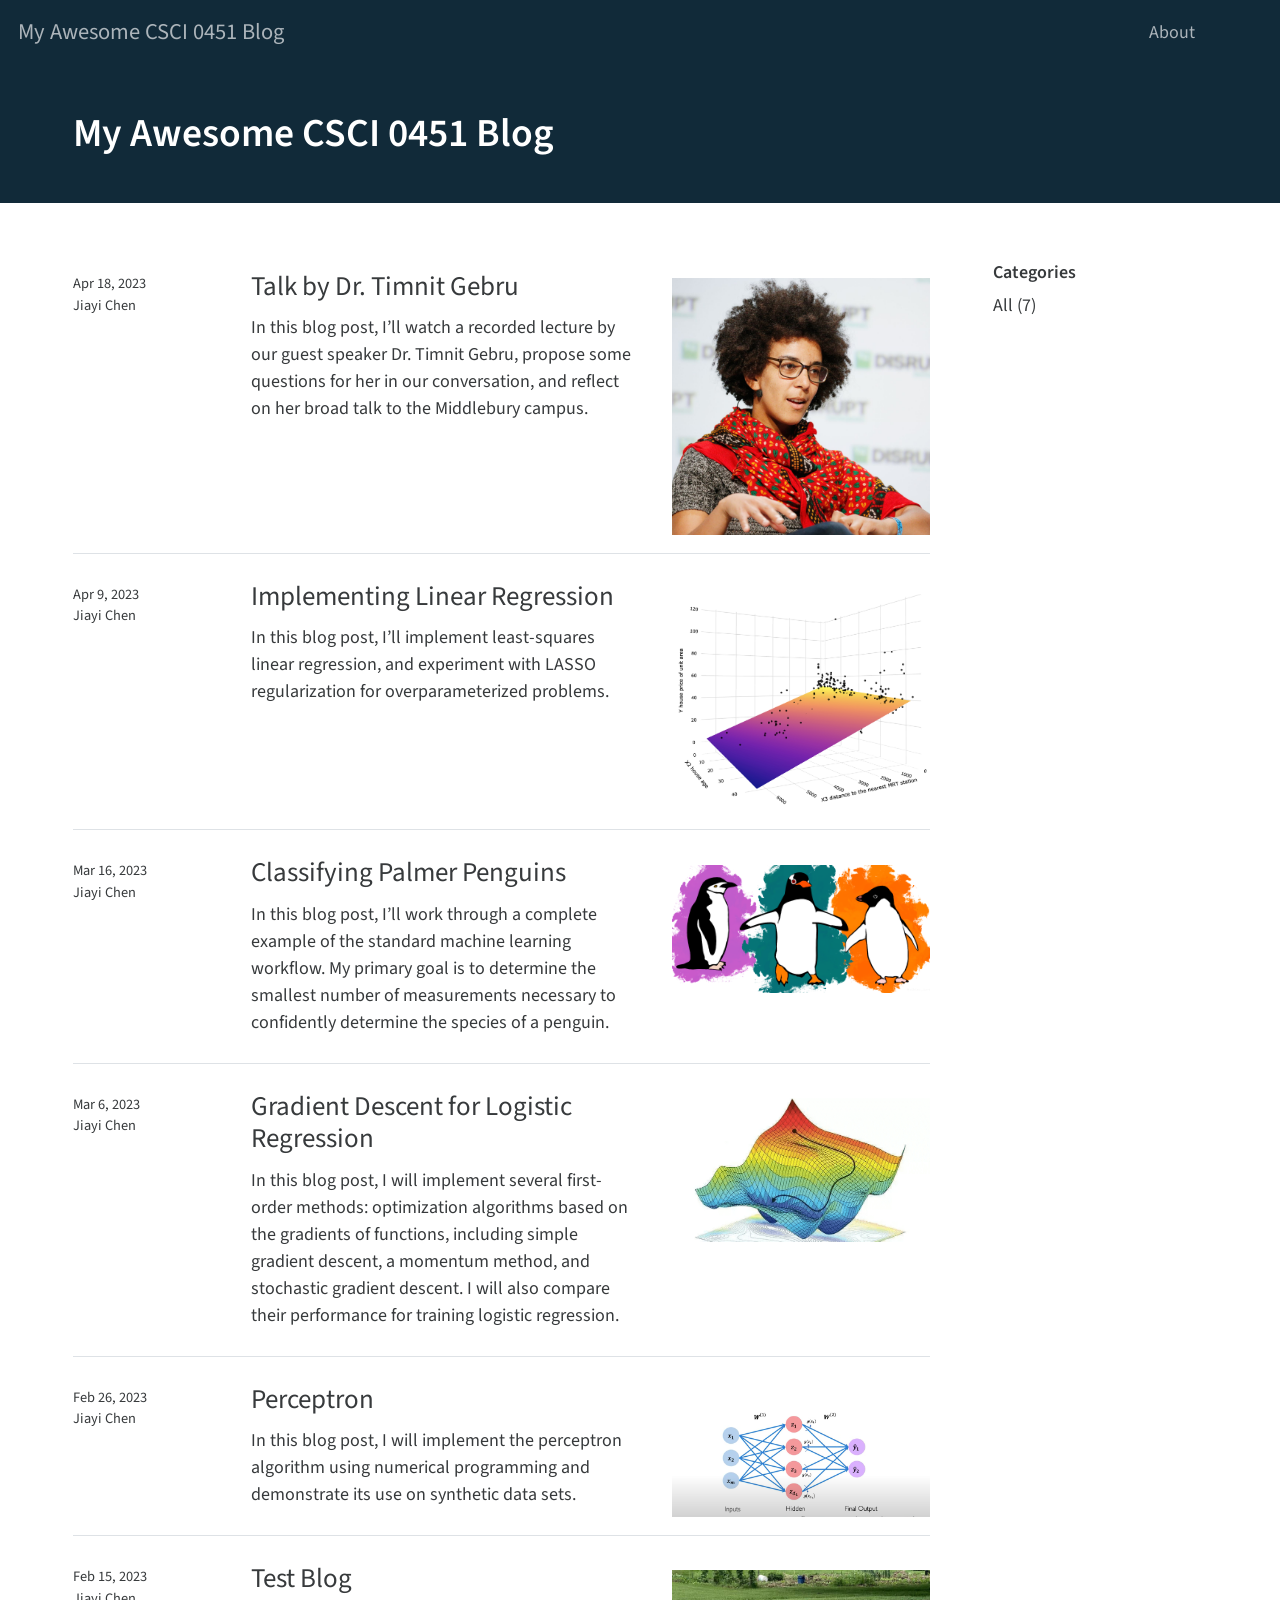
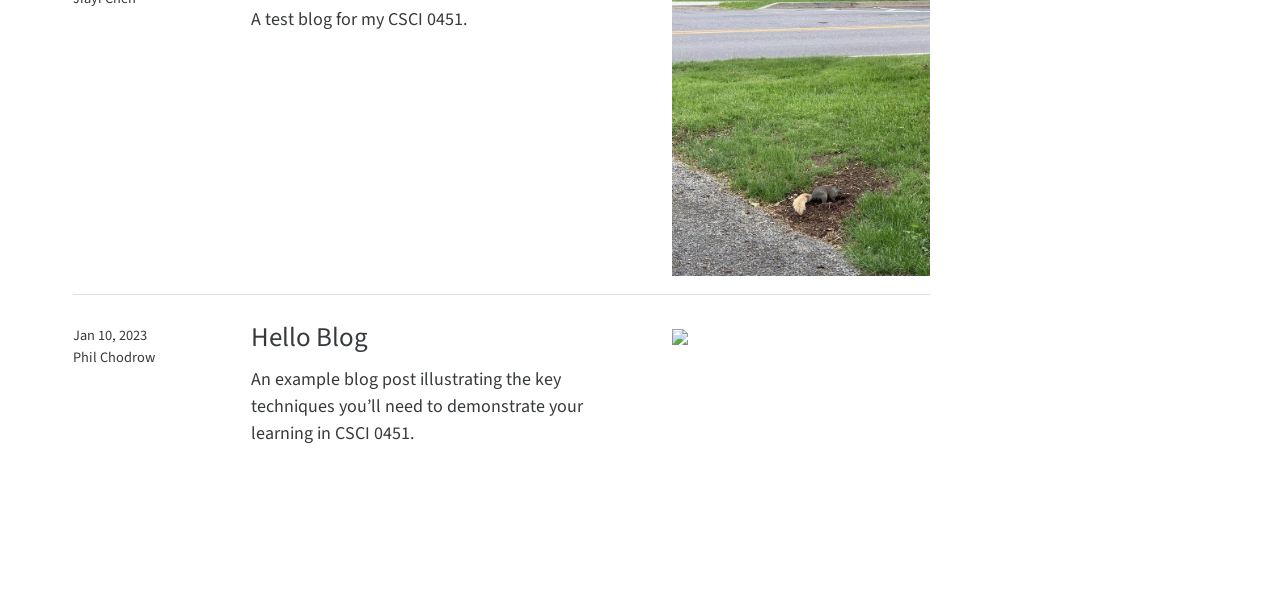
==== docs/index.html @ d5cbfe9c "Upload Timnit's talk" ====
<!DOCTYPE html>
<html xmlns="http://www.w3.org/1999/xhtml" lang="en" xml:lang="en"><head>

<meta charset="utf-8">
<meta name="generator" content="quarto-1.1.189">

<meta name="viewport" content="width=device-width, initial-scale=1.0, user-scalable=yes">


<title>My Awesome CSCI 0451 Blog</title>
<style>
code{white-space: pre-wrap;}
span.smallcaps{font-variant: small-caps;}
div.columns{display: flex; gap: min(4vw, 1.5em);}
div.column{flex: auto; overflow-x: auto;}
div.hanging-indent{margin-left: 1.5em; text-indent: -1.5em;}
ul.task-list{list-style: none;}
ul.task-list li input[type="checkbox"] {
  width: 0.8em;
  margin: 0 0.8em 0.2em -1.6em;
  vertical-align: middle;
}
</style>


<script src="site_libs/quarto-nav/quarto-nav.js"></script>
<script src="site_libs/quarto-nav/headroom.min.js"></script>
<script src="site_libs/clipboard/clipboard.min.js"></script>
<script src="site_libs/quarto-search/autocomplete.umd.js"></script>
<script src="site_libs/quarto-search/fuse.min.js"></script>
<script src="site_libs/quarto-search/quarto-search.js"></script>
<meta name="quarto:offset" content="./">
<script src="site_libs/quarto-listing/list.min.js"></script>
<script src="site_libs/quarto-listing/quarto-listing.js"></script>
<script src="site_libs/quarto-html/quarto.js"></script>
<script src="site_libs/quarto-html/popper.min.js"></script>
<script src="site_libs/quarto-html/tippy.umd.min.js"></script>
<script src="site_libs/quarto-html/anchor.min.js"></script>
<link href="site_libs/quarto-html/tippy.css" rel="stylesheet">
<link href="site_libs/quarto-html/quarto-syntax-highlighting.css" rel="stylesheet" id="quarto-text-highlighting-styles">
<script src="site_libs/bootstrap/bootstrap.min.js"></script>
<link href="site_libs/bootstrap/bootstrap-icons.css" rel="stylesheet">
<link href="site_libs/bootstrap/bootstrap.min.css" rel="stylesheet" id="quarto-bootstrap" data-mode="light">
<script id="quarto-search-options" type="application/json">{
  "location": "navbar",
  "copy-button": false,
  "collapse-after": 3,
  "panel-placement": "end",
  "type": "overlay",
  "limit": 20,
  "language": {
    "search-no-results-text": "No results",
    "search-matching-documents-text": "matching documents",
    "search-copy-link-title": "Copy link to search",
    "search-hide-matches-text": "Hide additional matches",
    "search-more-match-text": "more match in this document",
    "search-more-matches-text": "more matches in this document",
    "search-clear-button-title": "Clear",
    "search-detached-cancel-button-title": "Cancel",
    "search-submit-button-title": "Submit"
  }
}</script>
<script>

  window.document.addEventListener("DOMContentLoaded", function (_event) {
    const listingTargetEl = window.document.querySelector('#listing-listing .list');
    if (!listingTargetEl) {
      // No listing discovered, do not attach.
      return; 
    }

    const options = {
      valueNames: ['listing-date','listing-title','listing-author','listing-image','listing-description','listing-categories',{ data: ['index'] },{ data: ['categories'] },{ data: ['listing-date-sort'] },{ data: ['listing-file-modified-sort'] }],
      
      searchColumns: ["listing-date","listing-title","listing-author","listing-image","listing-description","listing-categories"],
    };

    window['quarto-listings'] = window['quarto-listings'] || {};
    window['quarto-listings']['listing-listing'] = new List('listing-listing', options);

    if (window['quarto-listing-loaded']) {
      window['quarto-listing-loaded']();
    }
  });

  window.addEventListener('hashchange',() => {
    if (window['quarto-listing-loaded']) {
      window['quarto-listing-loaded']();
    }
  })
  </script>
<style>
    .quarto-title-block .quarto-title-banner {
      color: white;
background-image: url(img/landscape.png);
background-size: cover;
    }
    </style>

  <script src="https://cdn.jsdelivr.net/npm/mathjax@3/es5/tex-chtml-full.js" type="text/javascript"></script>

<link rel="stylesheet" href="styles.css">
</head>

<body class="nav-fixed">

<div id="quarto-search-results"></div>
  <header id="quarto-header" class="headroom fixed-top">
    <nav class="navbar navbar-expand-lg navbar-dark ">
      <div class="navbar-container container-fluid">
      <div class="navbar-brand-container">
    <a class="navbar-brand" href="./index.html">
    <span class="navbar-title">My Awesome CSCI 0451 Blog</span>
    </a>
  </div>
          <button class="navbar-toggler" type="button" data-bs-toggle="collapse" data-bs-target="#navbarCollapse" aria-controls="navbarCollapse" aria-expanded="false" aria-label="Toggle navigation" onclick="if (window.quartoToggleHeadroom) { window.quartoToggleHeadroom(); }">
  <span class="navbar-toggler-icon"></span>
</button>
          <div class="collapse navbar-collapse" id="navbarCollapse">
            <ul class="navbar-nav navbar-nav-scroll ms-auto">
  <li class="nav-item">
    <a class="nav-link" href="./about.html">About</a>
  </li>  
  <li class="nav-item compact">
    <a class="nav-link" href="https://github.com/"><i class="bi bi-github" role="img">
</i> 
 </a>
  </li>  
  <li class="nav-item compact">
    <a class="nav-link" href="https://twitter.com"><i class="bi bi-twitter" role="img">
</i> 
 </a>
  </li>  
</ul>
              <div id="quarto-search" class="" title="Search"></div>
          </div> <!-- /navcollapse -->
      </div> <!-- /container-fluid -->
    </nav>
</header>
<!-- content -->
<header id="title-block-header" class="quarto-title-block default page-columns page-full">
  <div class="quarto-title-banner page-columns page-full">
    <div class="quarto-title column-page-left">
      <h1 class="title">My Awesome CSCI 0451 Blog</h1>
                      </div>
  </div>
    
  
  <div class="quarto-title-meta">

      
      
    </div>
    
  
  </header><div id="quarto-content" class="quarto-container page-columns page-rows-contents page-layout-full page-navbar">
<!-- sidebar -->
<!-- margin-sidebar -->
    <div id="quarto-margin-sidebar" class="sidebar margin-sidebar">
        
    <h5 class="quarto-listing-category-title">Categories</h5><div class="quarto-listing-category category-default"><div class="category" data-category="">All <span class="quarto-category-count">(7)</span></div></div></div>
<!-- main -->
<main class="content quarto-banner-title-block column-page-left" id="quarto-document-content">








<div class="quarto-listing quarto-listing-container-default" id="listing-listing">
<div class="list quarto-listing-default">
<div class="quarto-post image-right" data-index="0" data-listing-date-sort="1681790400000" data-listing-file-modified-sort="1681872409296" data-listing-reading-time-sort="3.175">
<div class="thumbnail">
<p><a href="./posts/timnit-post/timnit.html"> <img src="./posts/timnit-post/cover.jpg" class="thumnail-image"> </a></p>
</div>
<div class="body">
<a href="./posts/timnit-post/timnit.html">
<h3 class="no-anchor listing-title">
Talk by Dr.&nbsp;Timnit Gebru
</h3>
<div class="listing-subtitle">

</div>
<div class="listing-description">
<p>In this blog post, I’ll watch a recorded lecture by our guest speaker Dr.&nbsp;Timnit Gebru, propose some questions for her in our conversation, and reflect on her broad talk to the Middlebury campus.</p>
</div>
</a>
</div>
<div class="metadata">
<a href="./posts/timnit-post/timnit.html">
<div class="listing-date">
Apr 18, 2023
</div>
<div class="listing-author">
Jiayi Chen
</div>
</a>
</div>
</div>
<div class="quarto-post image-right" data-index="1" data-listing-date-sort="1681012800000" data-listing-file-modified-sort="1681316744797" data-listing-reading-time-sort="3.305">
<div class="thumbnail">
<p><a href="./posts/linear-post/linear.html"> <img src="./posts/linear-post/cover.png" class="thumnail-image"> </a></p>
</div>
<div class="body">
<a href="./posts/linear-post/linear.html">
<h3 class="no-anchor listing-title">
Implementing Linear Regression
</h3>
<div class="listing-subtitle">

</div>
<div class="listing-description">
<p>In this blog post, I’ll implement least-squares linear regression, and experiment with LASSO regularization for overparameterized problems.</p>
</div>
</a>
</div>
<div class="metadata">
<a href="./posts/linear-post/linear.html">
<div class="listing-date">
Apr 9, 2023
</div>
<div class="listing-author">
Jiayi Chen
</div>
</a>
</div>
</div>
<div class="quarto-post image-right" data-index="2" data-listing-date-sort="1678939200000" data-listing-file-modified-sort="1680458239452" data-listing-reading-time-sort="3.405">
<div class="thumbnail">
<p><a href="./posts/penguins-post/penguins.html"> <img src="./posts/penguins-post/cover.png" class="thumnail-image"> </a></p>
</div>
<div class="body">
<a href="./posts/penguins-post/penguins.html">
<h3 class="no-anchor listing-title">
Classifying Palmer Penguins
</h3>
<div class="listing-subtitle">

</div>
<div class="listing-description">
<p>In this blog post, I’ll work through a complete example of the standard machine learning workflow. My primary goal is to determine the smallest number of measurements necessary to confidently determine the species of a penguin.</p>
</div>
</a>
</div>
<div class="metadata">
<a href="./posts/penguins-post/penguins.html">
<div class="listing-date">
Mar 16, 2023
</div>
<div class="listing-author">
Jiayi Chen
</div>
</a>
</div>
</div>
<div class="quarto-post image-right" data-index="3" data-listing-date-sort="1678078800000" data-listing-file-modified-sort="1681317044724" data-listing-reading-time-sort="2.455">
<div class="thumbnail">
<p><a href="./posts/optimization-post/logisticRegression.html"> <img src="./posts/optimization-post/cover.png" class="thumnail-image"> </a></p>
</div>
<div class="body">
<a href="./posts/optimization-post/logisticRegression.html">
<h3 class="no-anchor listing-title">
Gradient Descent for Logistic Regression
</h3>
<div class="listing-subtitle">

</div>
<div class="listing-description">
<p>In this blog post, I will implement several first-order methods: optimization algorithms based on the gradients of functions, including simple gradient descent, a momentum method, and stochastic gradient descent. I will also compare their performance for training logistic regression.</p>
</div>
</a>
</div>
<div class="metadata">
<a href="./posts/optimization-post/logisticRegression.html">
<div class="listing-date">
Mar 6, 2023
</div>
<div class="listing-author">
Jiayi Chen
</div>
</a>
</div>
</div>
<div class="quarto-post image-right" data-index="4" data-listing-date-sort="1677387600000" data-listing-file-modified-sort="1681315216472" data-listing-reading-time-sort="2.89">
<div class="thumbnail">
<p><a href="./posts/perceptron-post/perceptron.html"> <img src="./posts/perceptron-post/cover.png" class="thumnail-image"> </a></p>
</div>
<div class="body">
<a href="./posts/perceptron-post/perceptron.html">
<h3 class="no-anchor listing-title">
Perceptron
</h3>
<div class="listing-subtitle">

</div>
<div class="listing-description">
<p>In this blog post, I will implement the perceptron algorithm using numerical programming and demonstrate its use on synthetic data sets.</p>
</div>
</a>
</div>
<div class="metadata">
<a href="./posts/perceptron-post/perceptron.html">
<div class="listing-date">
Feb 26, 2023
</div>
<div class="listing-author">
Jiayi Chen
</div>
</a>
</div>
</div>
<div class="quarto-post image-right" data-index="5" data-listing-date-sort="1676437200000" data-listing-file-modified-sort="1676439332067" data-listing-reading-time-sort="0.07">
<div class="thumbnail">
<p><a href="./posts/test-post/index.html"> <img src="./posts/test-post/image3.jpg" class="thumnail-image"> </a></p>
</div>
<div class="body">
<a href="./posts/test-post/index.html">
<h3 class="no-anchor listing-title">
Test Blog
</h3>
<div class="listing-subtitle">

</div>
<div class="listing-description">
<p>A test blog for my CSCI 0451.</p>
</div>
</a>
</div>
<div class="metadata">
<a href="./posts/test-post/index.html">
<div class="listing-date">
Feb 15, 2023
</div>
<div class="listing-author">
Jiayi Chen
</div>
</a>
</div>
</div>
<div class="quarto-post image-right" data-index="6" data-listing-date-sort="1673326800000" data-listing-file-modified-sort="1676439249131" data-listing-reading-time-sort="2.205">
<div class="thumbnail">
<p><a href="./posts/example-blog-post/index.html"> <img src="./posts/example-blog-post/image.jpg" class="thumnail-image"> </a></p>
</div>
<div class="body">
<a href="./posts/example-blog-post/index.html">
<h3 class="no-anchor listing-title">
Hello Blog
</h3>
<div class="listing-subtitle">

</div>
<div class="listing-description">
<p>An example blog post illustrating the key techniques you’ll need to demonstrate your learning in CSCI 0451.</p>
</div>
</a>
</div>
<div class="metadata">
<a href="./posts/example-blog-post/index.html">
<div class="listing-date">
Jan 10, 2023
</div>
<div class="listing-author">
Phil Chodrow
</div>
</a>
</div>
</div>
</div>
<div class="listing-no-matching d-none">
No matching items
</div>
</div></main> <!-- /main -->
<script id="quarto-html-after-body" type="application/javascript">
window.document.addEventListener("DOMContentLoaded", function (event) {
  const toggleBodyColorMode = (bsSheetEl) => {
    const mode = bsSheetEl.getAttribute("data-mode");
    const bodyEl = window.document.querySelector("body");
    if (mode === "dark") {
      bodyEl.classList.add("quarto-dark");
      bodyEl.classList.remove("quarto-light");
    } else {
      bodyEl.classList.add("quarto-light");
      bodyEl.classList.remove("quarto-dark");
    }
  }
  const toggleBodyColorPrimary = () => {
    const bsSheetEl = window.document.querySelector("link#quarto-bootstrap");
    if (bsSheetEl) {
      toggleBodyColorMode(bsSheetEl);
    }
  }
  toggleBodyColorPrimary();  
  const icon = "";
  const anchorJS = new window.AnchorJS();
  anchorJS.options = {
    placement: 'right',
    icon: icon
  };
  anchorJS.add('.anchored');
  const clipboard = new window.ClipboardJS('.code-copy-button', {
    target: function(trigger) {
      return trigger.previousElementSibling;
    }
  });
  clipboard.on('success', function(e) {
    // button target
    const button = e.trigger;
    // don't keep focus
    button.blur();
    // flash "checked"
    button.classList.add('code-copy-button-checked');
    var currentTitle = button.getAttribute("title");
    button.setAttribute("title", "Copied!");
    setTimeout(function() {
      button.setAttribute("title", currentTitle);
      button.classList.remove('code-copy-button-checked');
    }, 1000);
    // clear code selection
    e.clearSelection();
  });
  function tippyHover(el, contentFn) {
    const config = {
      allowHTML: true,
      content: contentFn,
      maxWidth: 500,
      delay: 100,
      arrow: false,
      appendTo: function(el) {
          return el.parentElement;
      },
      interactive: true,
      interactiveBorder: 10,
      theme: 'quarto',
      placement: 'bottom-start'
    };
    window.tippy(el, config); 
  }
  const noterefs = window.document.querySelectorAll('a[role="doc-noteref"]');
  for (var i=0; i<noterefs.length; i++) {
    const ref = noterefs[i];
    tippyHover(ref, function() {
      // use id or data attribute instead here
      let href = ref.getAttribute('data-footnote-href') || ref.getAttribute('href');
      try { href = new URL(href).hash; } catch {}
      const id = href.replace(/^#\/?/, "");
      const note = window.document.getElementById(id);
      return note.innerHTML;
    });
  }
  var bibliorefs = window.document.querySelectorAll('a[role="doc-biblioref"]');
  for (var i=0; i<bibliorefs.length; i++) {
    const ref = bibliorefs[i];
    const cites = ref.parentNode.getAttribute('data-cites').split(' ');
    tippyHover(ref, function() {
      var popup = window.document.createElement('div');
      cites.forEach(function(cite) {
        var citeDiv = window.document.createElement('div');
        citeDiv.classList.add('hanging-indent');
        citeDiv.classList.add('csl-entry');
        var biblioDiv = window.document.getElementById('ref-' + cite);
        if (biblioDiv) {
          citeDiv.innerHTML = biblioDiv.innerHTML;
        }
        popup.appendChild(citeDiv);
      });
      return popup.innerHTML;
    });
  }
});
</script>
</div> <!-- /content -->



</body></html>
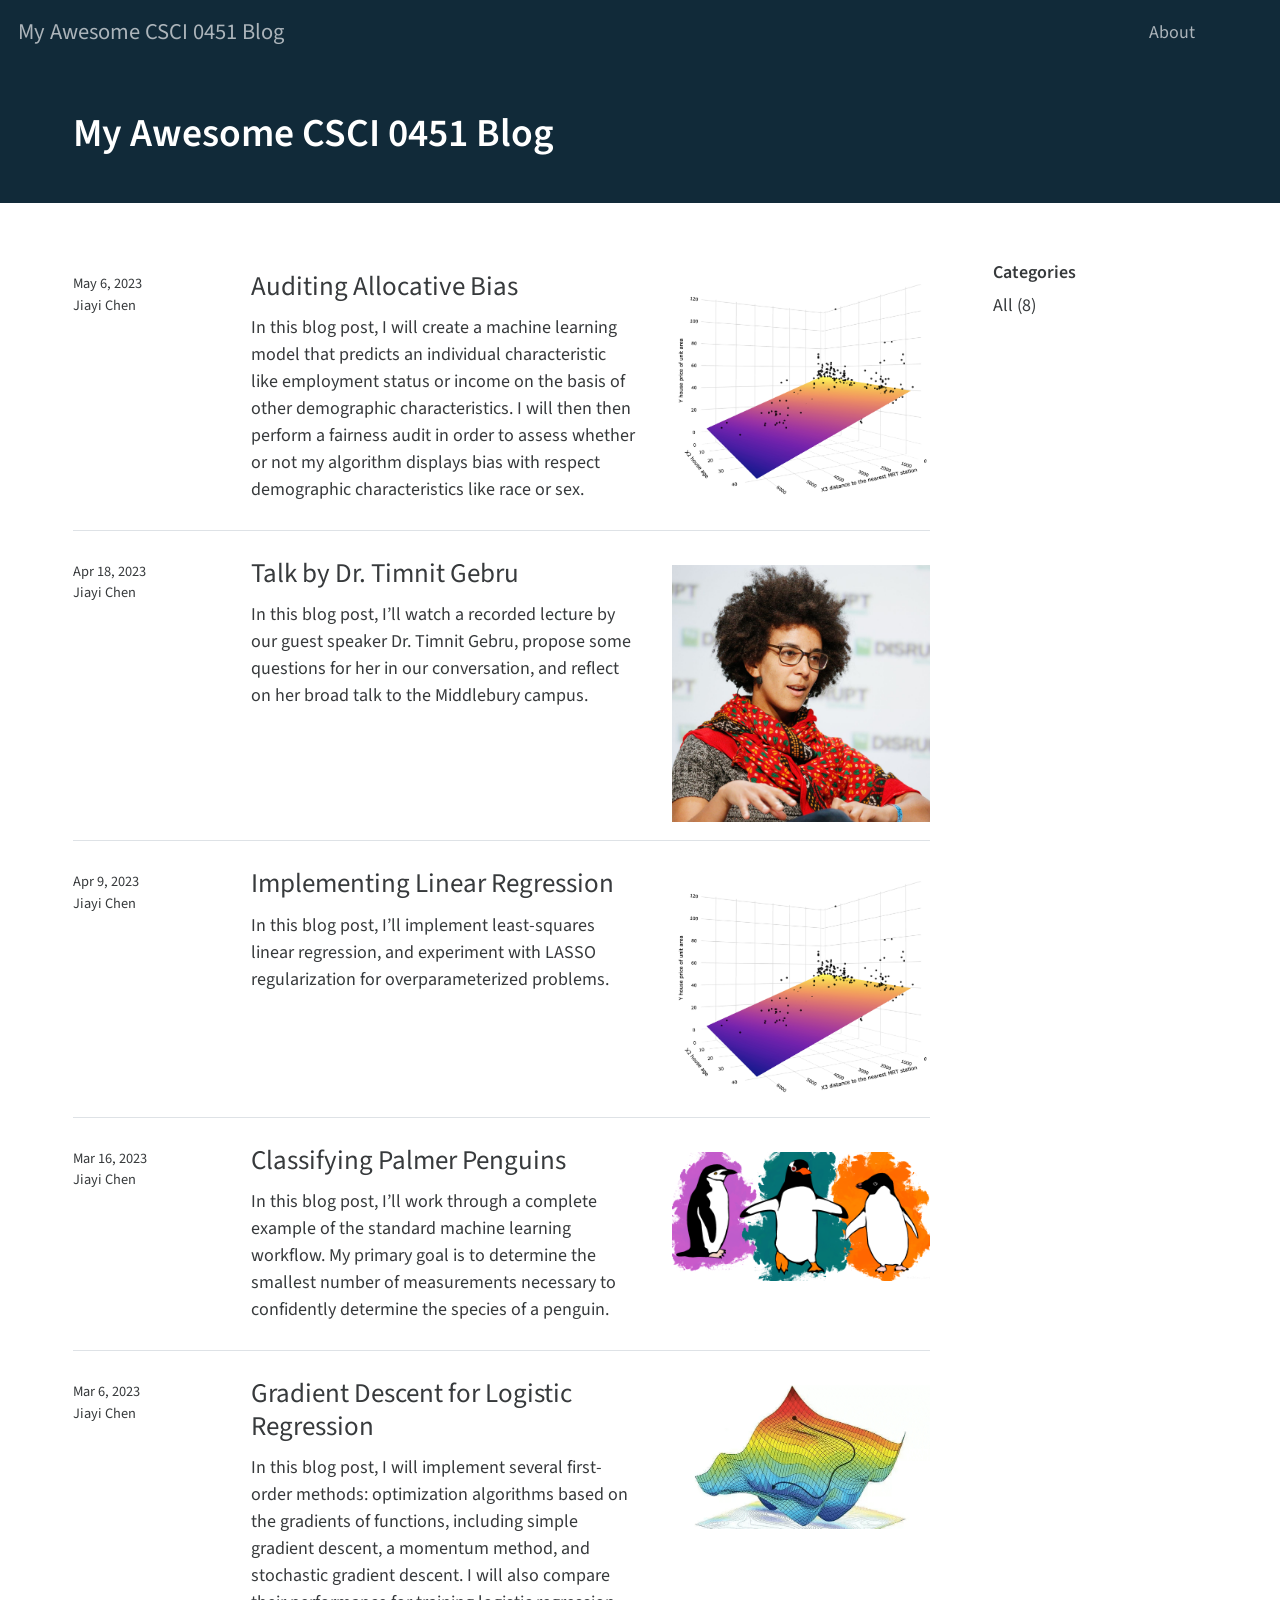
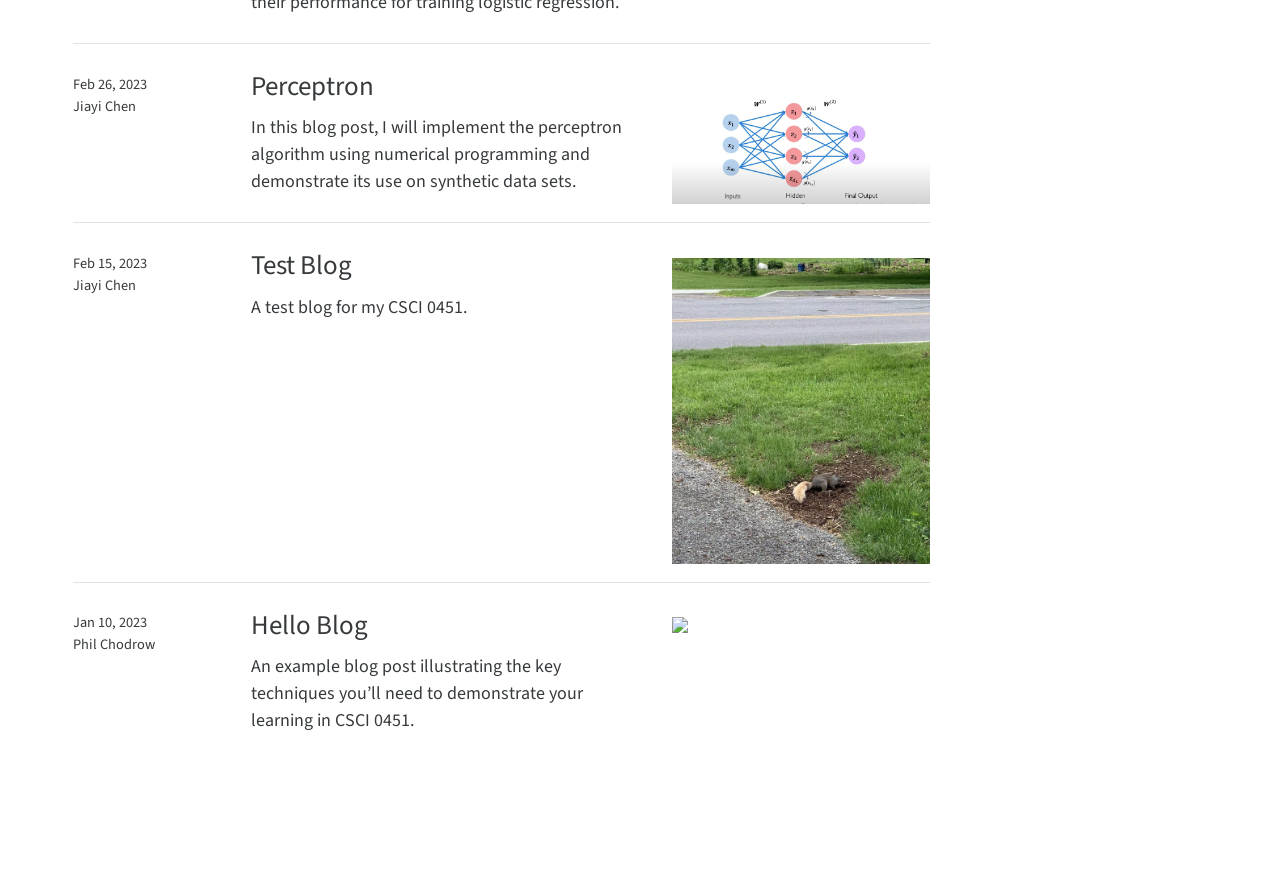
==== commit 12287b2f: "Upload auditing post" ====
--- a/docs/index.html
+++ b/docs/index.html
@@ -158,7 +158,7 @@
 <!-- margin-sidebar -->
     <div id="quarto-margin-sidebar" class="sidebar margin-sidebar">
         
-    <h5 class="quarto-listing-category-title">Categories</h5><div class="quarto-listing-category category-default"><div class="category" data-category="">All <span class="quarto-category-count">(7)</span></div></div></div>
+    <h5 class="quarto-listing-category-title">Categories</h5><div class="quarto-listing-category category-default"><div class="category" data-category="">All <span class="quarto-category-count">(8)</span></div></div></div>
 <!-- main -->
 <main class="content quarto-banner-title-block column-page-left" id="quarto-document-content">
 
@@ -171,7 +171,35 @@
 
 <div class="quarto-listing quarto-listing-container-default" id="listing-listing">
 <div class="list quarto-listing-default">
-<div class="quarto-post image-right" data-index="0" data-listing-date-sort="1681790400000" data-listing-file-modified-sort="1681872409296" data-listing-reading-time-sort="3.175">
+<div class="quarto-post image-right" data-index="0" data-listing-date-sort="1683345600000" data-listing-file-modified-sort="1683435709455" data-listing-reading-time-sort="4.9">
+<div class="thumbnail">
+<p><a href="./posts/bias-post/bias.html"> <img src="./posts/bias-post/cover.png" class="thumnail-image"> </a></p>
+</div>
+<div class="body">
+<a href="./posts/bias-post/bias.html">
+<h3 class="no-anchor listing-title">
+Auditing Allocative Bias
+</h3>
+<div class="listing-subtitle">
+
+</div>
+<div class="listing-description">
+<p>In this blog post, I will create a machine learning model that predicts an individual characteristic like employment status or income on the basis of other demographic characteristics. I will then then perform a fairness audit in order to assess whether or not my algorithm displays bias with respect demographic characteristics like race or sex.</p>
+</div>
+</a>
+</div>
+<div class="metadata">
+<a href="./posts/bias-post/bias.html">
+<div class="listing-date">
+May 6, 2023
+</div>
+<div class="listing-author">
+Jiayi Chen
+</div>
+</a>
+</div>
+</div>
+<div class="quarto-post image-right" data-index="1" data-listing-date-sort="1681790400000" data-listing-file-modified-sort="1683407710343" data-listing-reading-time-sort="5.11">
 <div class="thumbnail">
 <p><a href="./posts/timnit-post/timnit.html"> <img src="./posts/timnit-post/cover.jpg" class="thumnail-image"> </a></p>
 </div>
@@ -199,7 +227,7 @@
 </a>
 </div>
 </div>
-<div class="quarto-post image-right" data-index="1" data-listing-date-sort="1681012800000" data-listing-file-modified-sort="1681316744797" data-listing-reading-time-sort="3.305">
+<div class="quarto-post image-right" data-index="2" data-listing-date-sort="1681012800000" data-listing-file-modified-sort="1681316744797" data-listing-reading-time-sort="3.305">
 <div class="thumbnail">
 <p><a href="./posts/linear-post/linear.html"> <img src="./posts/linear-post/cover.png" class="thumnail-image"> </a></p>
 </div>
@@ -227,7 +255,7 @@
 </a>
 </div>
 </div>
-<div class="quarto-post image-right" data-index="2" data-listing-date-sort="1678939200000" data-listing-file-modified-sort="1680458239452" data-listing-reading-time-sort="3.405">
+<div class="quarto-post image-right" data-index="3" data-listing-date-sort="1678939200000" data-listing-file-modified-sort="1680458239452" data-listing-reading-time-sort="3.405">
 <div class="thumbnail">
 <p><a href="./posts/penguins-post/penguins.html"> <img src="./posts/penguins-post/cover.png" class="thumnail-image"> </a></p>
 </div>
@@ -255,7 +283,7 @@
 </a>
 </div>
 </div>
-<div class="quarto-post image-right" data-index="3" data-listing-date-sort="1678078800000" data-listing-file-modified-sort="1681317044724" data-listing-reading-time-sort="2.455">
+<div class="quarto-post image-right" data-index="4" data-listing-date-sort="1678078800000" data-listing-file-modified-sort="1681317044724" data-listing-reading-time-sort="2.455">
 <div class="thumbnail">
 <p><a href="./posts/optimization-post/logisticRegression.html"> <img src="./posts/optimization-post/cover.png" class="thumnail-image"> </a></p>
 </div>
@@ -283,7 +311,7 @@
 </a>
 </div>
 </div>
-<div class="quarto-post image-right" data-index="4" data-listing-date-sort="1677387600000" data-listing-file-modified-sort="1681315216472" data-listing-reading-time-sort="2.89">
+<div class="quarto-post image-right" data-index="5" data-listing-date-sort="1677387600000" data-listing-file-modified-sort="1681315216472" data-listing-reading-time-sort="2.89">
 <div class="thumbnail">
 <p><a href="./posts/perceptron-post/perceptron.html"> <img src="./posts/perceptron-post/cover.png" class="thumnail-image"> </a></p>
 </div>
@@ -311,7 +339,7 @@
 </a>
 </div>
 </div>
-<div class="quarto-post image-right" data-index="5" data-listing-date-sort="1676437200000" data-listing-file-modified-sort="1676439332067" data-listing-reading-time-sort="0.07">
+<div class="quarto-post image-right" data-index="6" data-listing-date-sort="1676437200000" data-listing-file-modified-sort="1676439332067" data-listing-reading-time-sort="0.07">
 <div class="thumbnail">
 <p><a href="./posts/test-post/index.html"> <img src="./posts/test-post/image3.jpg" class="thumnail-image"> </a></p>
 </div>
@@ -339,7 +367,7 @@
 </a>
 </div>
 </div>
-<div class="quarto-post image-right" data-index="6" data-listing-date-sort="1673326800000" data-listing-file-modified-sort="1676439249131" data-listing-reading-time-sort="2.205">
+<div class="quarto-post image-right" data-index="7" data-listing-date-sort="1673326800000" data-listing-file-modified-sort="1676439249131" data-listing-reading-time-sort="2.205">
 <div class="thumbnail">
 <p><a href="./posts/example-blog-post/index.html"> <img src="./posts/example-blog-post/image.jpg" class="thumnail-image"> </a></p>
 </div>
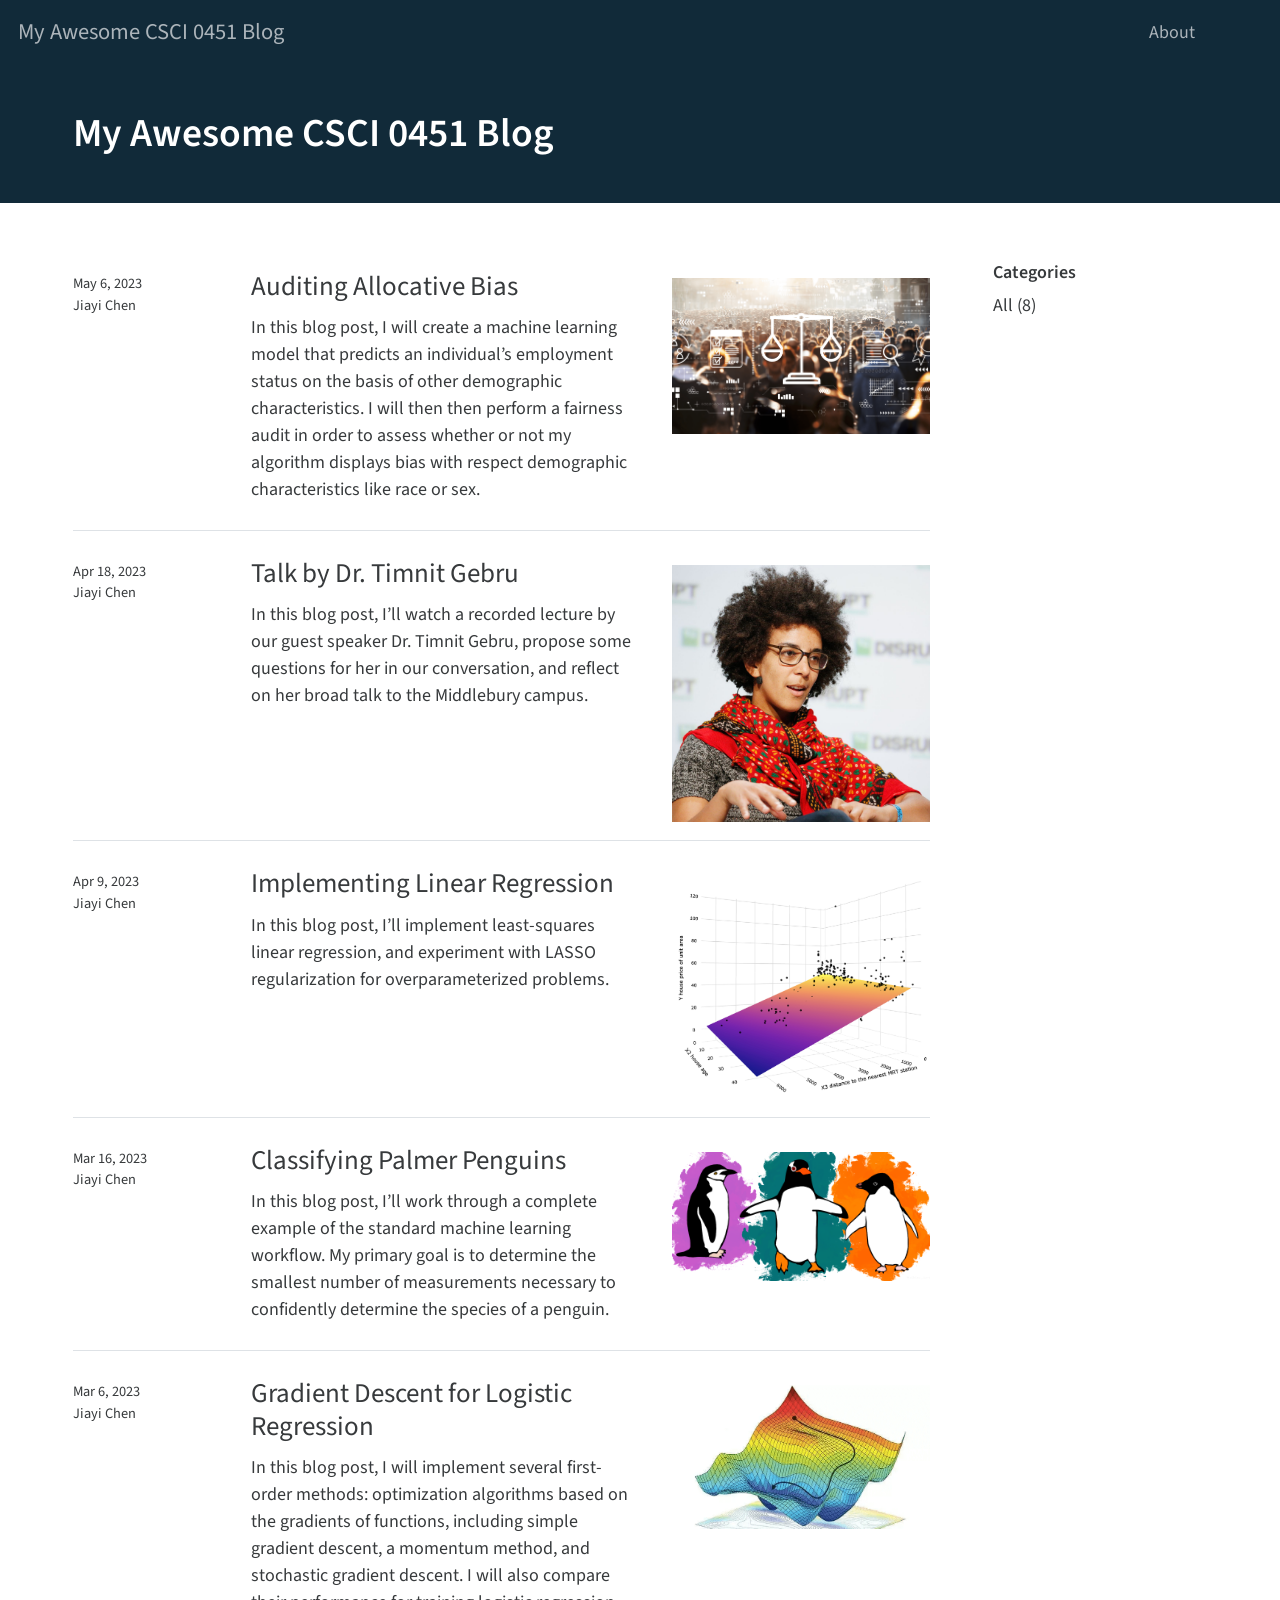
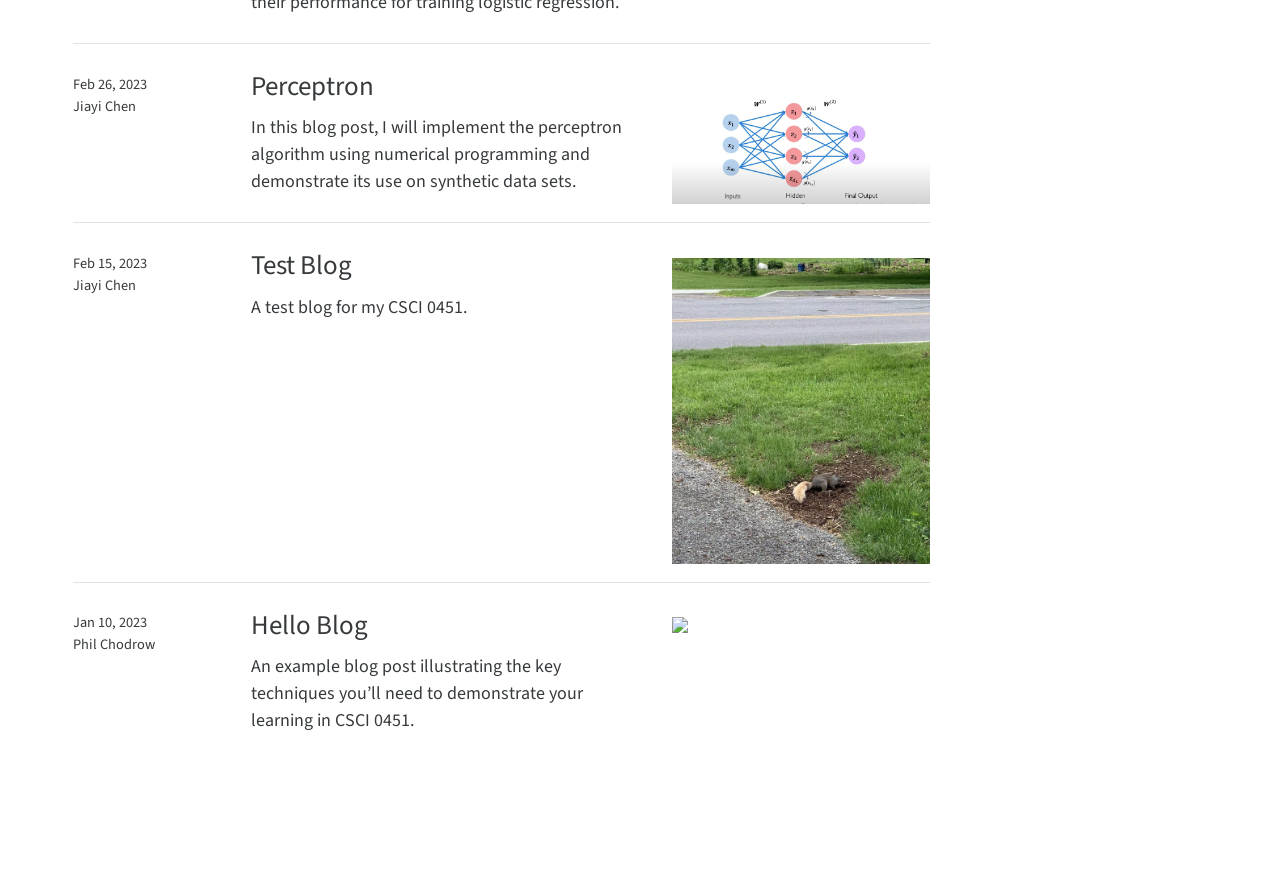
==== commit ff2e48a5: "Upload bias post" ====
--- a/docs/index.html
+++ b/docs/index.html
@@ -171,7 +171,7 @@
 
 <div class="quarto-listing quarto-listing-container-default" id="listing-listing">
 <div class="list quarto-listing-default">
-<div class="quarto-post image-right" data-index="0" data-listing-date-sort="1683345600000" data-listing-file-modified-sort="1683435709455" data-listing-reading-time-sort="4.9">
+<div class="quarto-post image-right" data-index="0" data-listing-date-sort="1683345600000" data-listing-file-modified-sort="1683472552146" data-listing-reading-time-sort="4.9">
 <div class="thumbnail">
 <p><a href="./posts/bias-post/bias.html"> <img src="./posts/bias-post/cover.png" class="thumnail-image"> </a></p>
 </div>
@@ -184,7 +184,7 @@
 
 </div>
 <div class="listing-description">
-<p>In this blog post, I will create a machine learning model that predicts an individual characteristic like employment status or income on the basis of other demographic characteristics. I will then then perform a fairness audit in order to assess whether or not my algorithm displays bias with respect demographic characteristics like race or sex.</p>
+<p>In this blog post, I will create a machine learning model that predicts an individual’s employment status on the basis of other demographic characteristics. I will then then perform a fairness audit in order to assess whether or not my algorithm displays bias with respect demographic characteristics like race or sex.</p>
 </div>
 </a>
 </div>
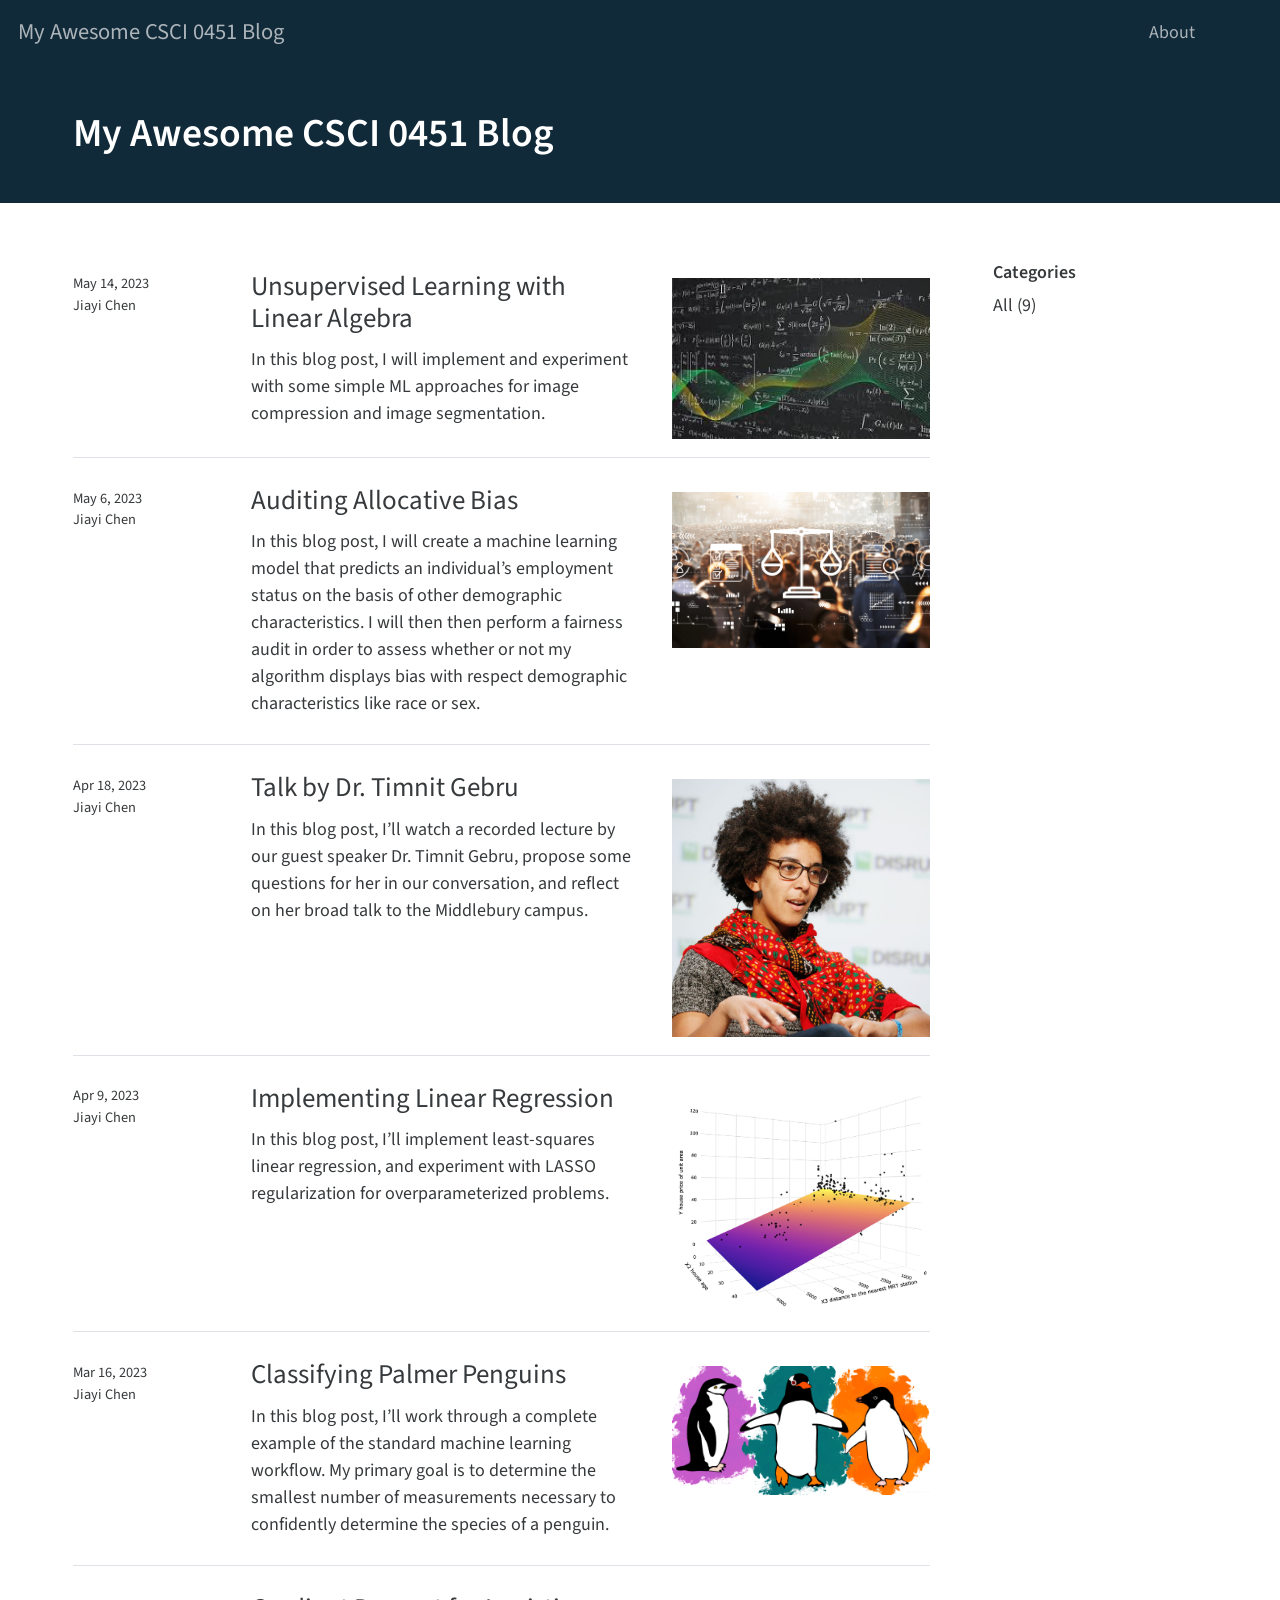
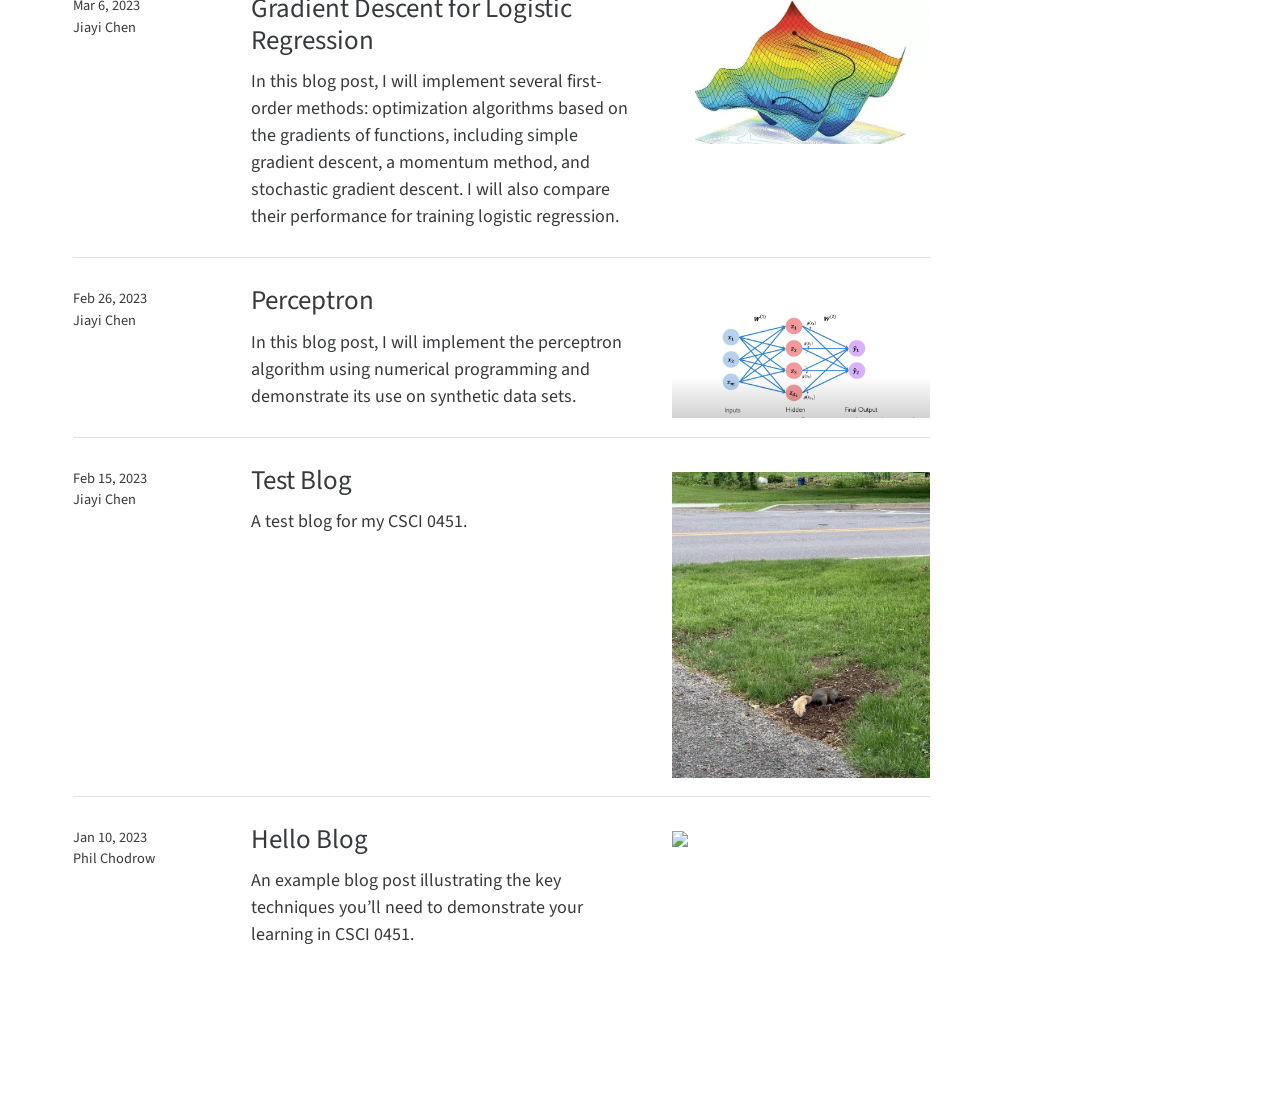
==== commit a8238729: "Upload unsupervised post" ====
--- a/docs/index.html
+++ b/docs/index.html
@@ -158,7 +158,7 @@
 <!-- margin-sidebar -->
     <div id="quarto-margin-sidebar" class="sidebar margin-sidebar">
         
-    <h5 class="quarto-listing-category-title">Categories</h5><div class="quarto-listing-category category-default"><div class="category" data-category="">All <span class="quarto-category-count">(8)</span></div></div></div>
+    <h5 class="quarto-listing-category-title">Categories</h5><div class="quarto-listing-category category-default"><div class="category" data-category="">All <span class="quarto-category-count">(9)</span></div></div></div>
 <!-- main -->
 <main class="content quarto-banner-title-block column-page-left" id="quarto-document-content">
 
@@ -171,7 +171,35 @@
 
 <div class="quarto-listing quarto-listing-container-default" id="listing-listing">
 <div class="list quarto-listing-default">
-<div class="quarto-post image-right" data-index="0" data-listing-date-sort="1683345600000" data-listing-file-modified-sort="1683472552146" data-listing-reading-time-sort="4.9">
+<div class="quarto-post image-right" data-index="0" data-listing-date-sort="1684036800000" data-listing-file-modified-sort="1684093744783" data-listing-reading-time-sort="2.45">
+<div class="thumbnail">
+<p><a href="./posts/unsupervised-post/unsupervised.html"> <img src="./posts/unsupervised-post/cover.jpg" class="thumnail-image"> </a></p>
+</div>
+<div class="body">
+<a href="./posts/unsupervised-post/unsupervised.html">
+<h3 class="no-anchor listing-title">
+Unsupervised Learning with Linear Algebra
+</h3>
+<div class="listing-subtitle">
+
+</div>
+<div class="listing-description">
+<p>In this blog post, I will implement and experiment with some simple ML approaches for image compression and image segmentation.</p>
+</div>
+</a>
+</div>
+<div class="metadata">
+<a href="./posts/unsupervised-post/unsupervised.html">
+<div class="listing-date">
+May 14, 2023
+</div>
+<div class="listing-author">
+Jiayi Chen
+</div>
+</a>
+</div>
+</div>
+<div class="quarto-post image-right" data-index="1" data-listing-date-sort="1683345600000" data-listing-file-modified-sort="1683472552146" data-listing-reading-time-sort="4.9">
 <div class="thumbnail">
 <p><a href="./posts/bias-post/bias.html"> <img src="./posts/bias-post/cover.png" class="thumnail-image"> </a></p>
 </div>
@@ -199,7 +227,7 @@
 </a>
 </div>
 </div>
-<div class="quarto-post image-right" data-index="1" data-listing-date-sort="1681790400000" data-listing-file-modified-sort="1683407710343" data-listing-reading-time-sort="5.11">
+<div class="quarto-post image-right" data-index="2" data-listing-date-sort="1681790400000" data-listing-file-modified-sort="1683407710343" data-listing-reading-time-sort="5.11">
 <div class="thumbnail">
 <p><a href="./posts/timnit-post/timnit.html"> <img src="./posts/timnit-post/cover.jpg" class="thumnail-image"> </a></p>
 </div>
@@ -227,7 +255,7 @@
 </a>
 </div>
 </div>
-<div class="quarto-post image-right" data-index="2" data-listing-date-sort="1681012800000" data-listing-file-modified-sort="1681316744797" data-listing-reading-time-sort="3.305">
+<div class="quarto-post image-right" data-index="3" data-listing-date-sort="1681012800000" data-listing-file-modified-sort="1681316744797" data-listing-reading-time-sort="3.305">
 <div class="thumbnail">
 <p><a href="./posts/linear-post/linear.html"> <img src="./posts/linear-post/cover.png" class="thumnail-image"> </a></p>
 </div>
@@ -255,7 +283,7 @@
 </a>
 </div>
 </div>
-<div class="quarto-post image-right" data-index="3" data-listing-date-sort="1678939200000" data-listing-file-modified-sort="1680458239452" data-listing-reading-time-sort="3.405">
+<div class="quarto-post image-right" data-index="4" data-listing-date-sort="1678939200000" data-listing-file-modified-sort="1680458239452" data-listing-reading-time-sort="3.405">
 <div class="thumbnail">
 <p><a href="./posts/penguins-post/penguins.html"> <img src="./posts/penguins-post/cover.png" class="thumnail-image"> </a></p>
 </div>
@@ -283,7 +311,7 @@
 </a>
 </div>
 </div>
-<div class="quarto-post image-right" data-index="4" data-listing-date-sort="1678078800000" data-listing-file-modified-sort="1681317044724" data-listing-reading-time-sort="2.455">
+<div class="quarto-post image-right" data-index="5" data-listing-date-sort="1678078800000" data-listing-file-modified-sort="1681317044724" data-listing-reading-time-sort="2.455">
 <div class="thumbnail">
 <p><a href="./posts/optimization-post/logisticRegression.html"> <img src="./posts/optimization-post/cover.png" class="thumnail-image"> </a></p>
 </div>
@@ -311,7 +339,7 @@
 </a>
 </div>
 </div>
-<div class="quarto-post image-right" data-index="5" data-listing-date-sort="1677387600000" data-listing-file-modified-sort="1681315216472" data-listing-reading-time-sort="2.89">
+<div class="quarto-post image-right" data-index="6" data-listing-date-sort="1677387600000" data-listing-file-modified-sort="1681315216472" data-listing-reading-time-sort="2.89">
 <div class="thumbnail">
 <p><a href="./posts/perceptron-post/perceptron.html"> <img src="./posts/perceptron-post/cover.png" class="thumnail-image"> </a></p>
 </div>
@@ -339,7 +367,7 @@
 </a>
 </div>
 </div>
-<div class="quarto-post image-right" data-index="6" data-listing-date-sort="1676437200000" data-listing-file-modified-sort="1676439332067" data-listing-reading-time-sort="0.07">
+<div class="quarto-post image-right" data-index="7" data-listing-date-sort="1676437200000" data-listing-file-modified-sort="1676439332067" data-listing-reading-time-sort="0.07">
 <div class="thumbnail">
 <p><a href="./posts/test-post/index.html"> <img src="./posts/test-post/image3.jpg" class="thumnail-image"> </a></p>
 </div>
@@ -367,7 +395,7 @@
 </a>
 </div>
 </div>
-<div class="quarto-post image-right" data-index="7" data-listing-date-sort="1673326800000" data-listing-file-modified-sort="1676439249131" data-listing-reading-time-sort="2.205">
+<div class="quarto-post image-right" data-index="8" data-listing-date-sort="1673326800000" data-listing-file-modified-sort="1676439249131" data-listing-reading-time-sort="2.205">
 <div class="thumbnail">
 <p><a href="./posts/example-blog-post/index.html"> <img src="./posts/example-blog-post/image.jpg" class="thumnail-image"> </a></p>
 </div>
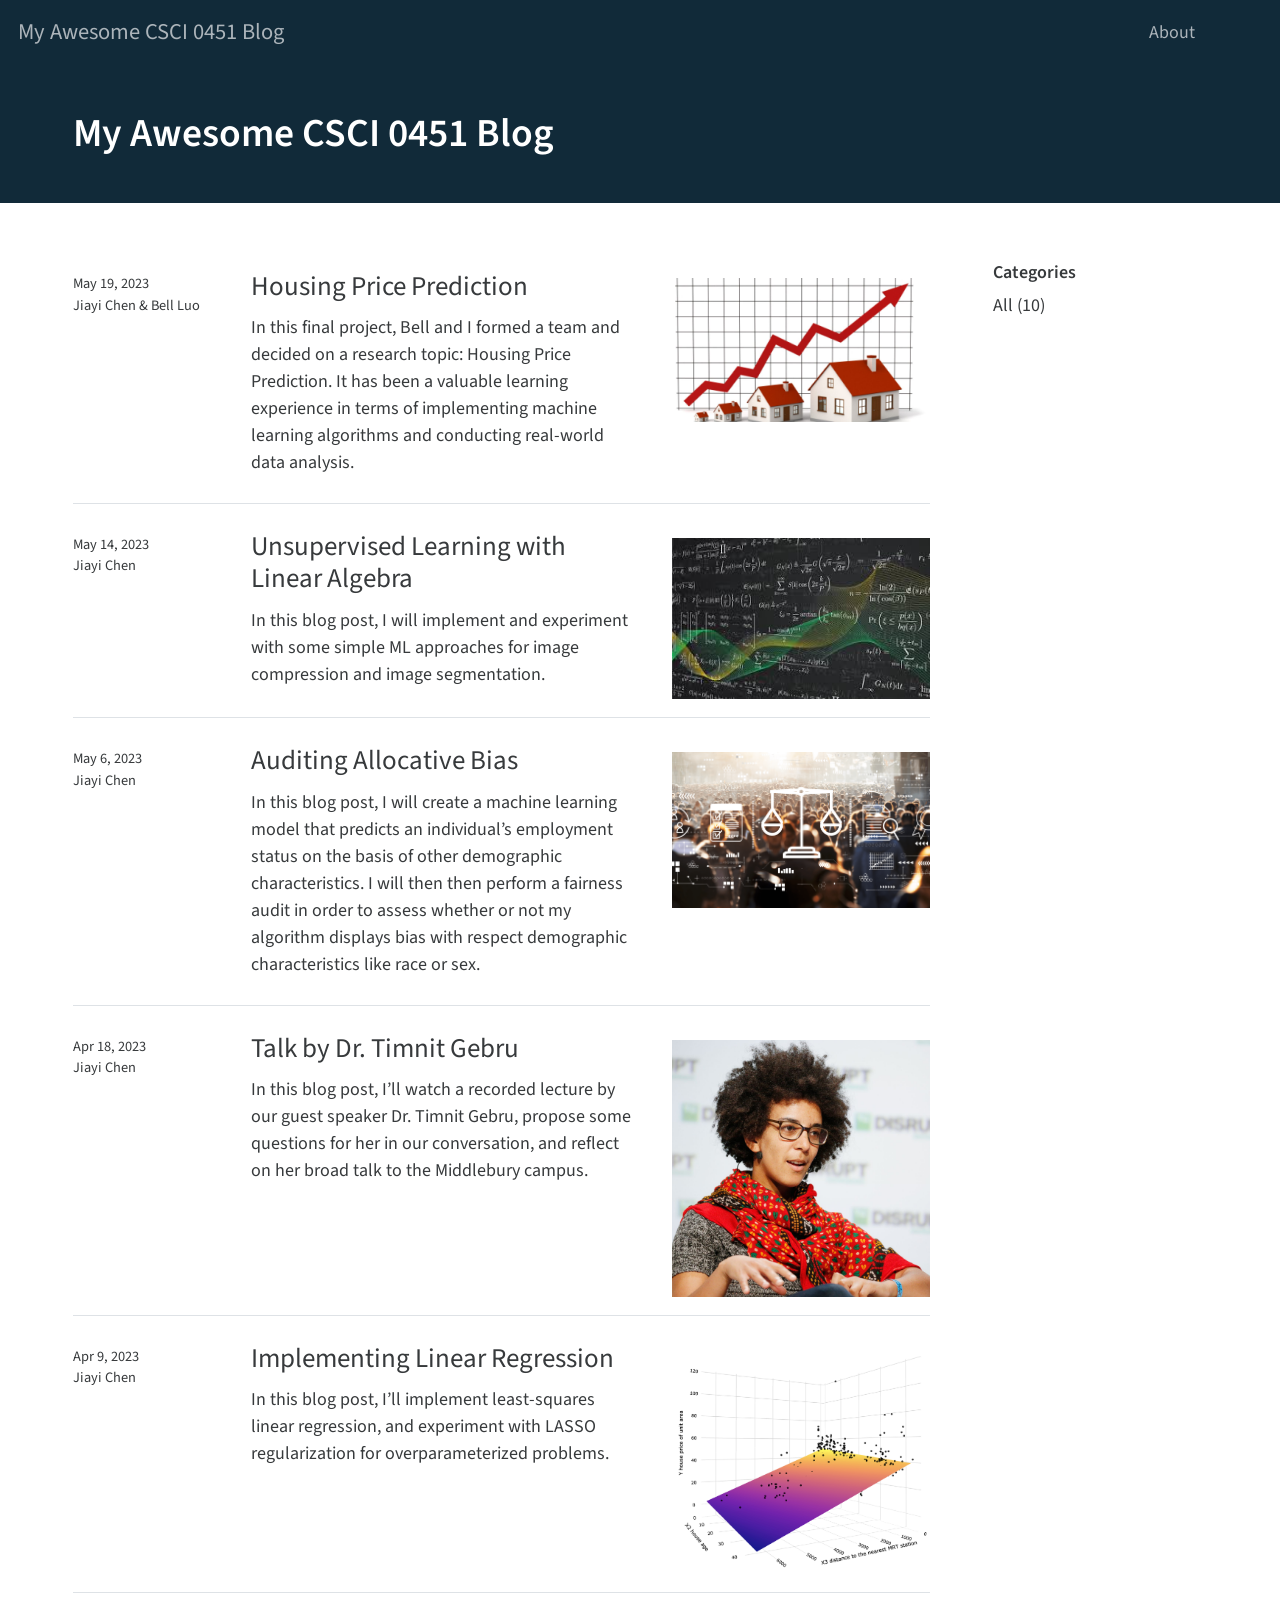
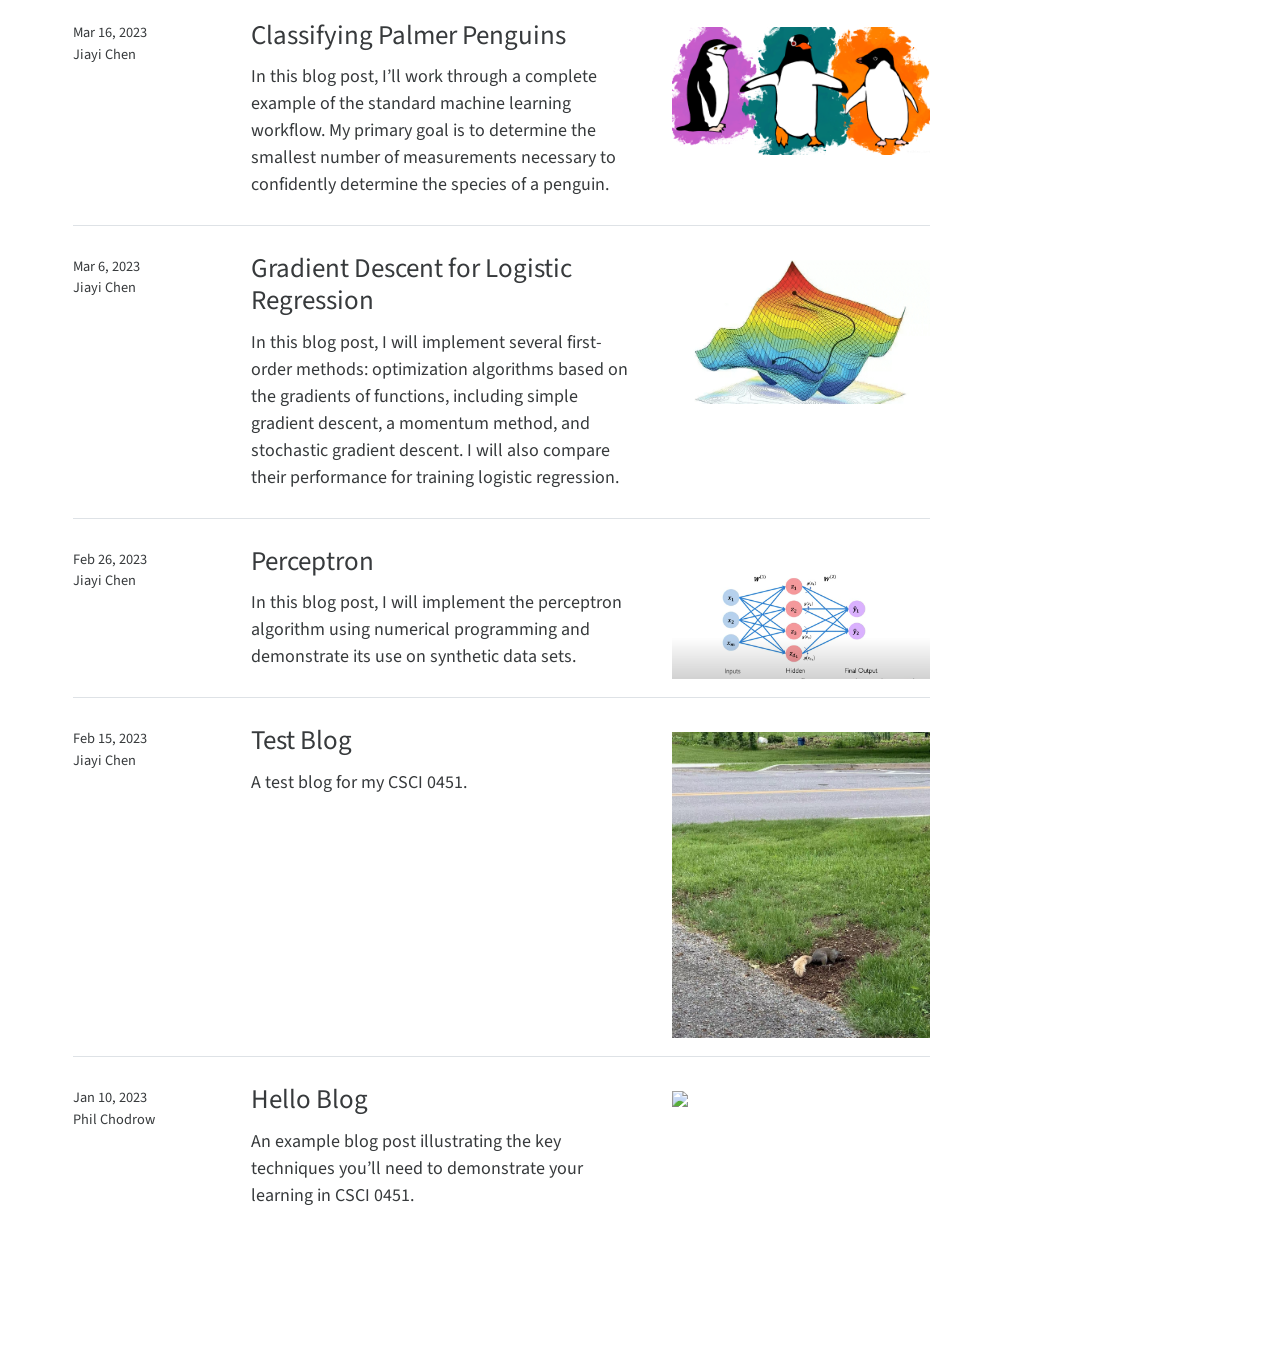
==== commit 889ecd80: "Upload final project post's draft" ====
--- a/docs/index.html
+++ b/docs/index.html
@@ -158,7 +158,7 @@
 <!-- margin-sidebar -->
     <div id="quarto-margin-sidebar" class="sidebar margin-sidebar">
         
-    <h5 class="quarto-listing-category-title">Categories</h5><div class="quarto-listing-category category-default"><div class="category" data-category="">All <span class="quarto-category-count">(9)</span></div></div></div>
+    <h5 class="quarto-listing-category-title">Categories</h5><div class="quarto-listing-category category-default"><div class="category" data-category="">All <span class="quarto-category-count">(10)</span></div></div></div>
 <!-- main -->
 <main class="content quarto-banner-title-block column-page-left" id="quarto-document-content">
 
@@ -171,7 +171,35 @@
 
 <div class="quarto-listing quarto-listing-container-default" id="listing-listing">
 <div class="list quarto-listing-default">
-<div class="quarto-post image-right" data-index="0" data-listing-date-sort="1684036800000" data-listing-file-modified-sort="1684093744783" data-listing-reading-time-sort="2.45">
+<div class="quarto-post image-right" data-index="0" data-listing-date-sort="1684468800000" data-listing-file-modified-sort="1684602153057" data-listing-reading-time-sort="6.265">
+<div class="thumbnail">
+<p><a href="./posts/project-post/project-post.html"> <img src="./posts/project-post/cover.jpg" class="thumnail-image"> </a></p>
+</div>
+<div class="body">
+<a href="./posts/project-post/project-post.html">
+<h3 class="no-anchor listing-title">
+Housing Price Prediction
+</h3>
+<div class="listing-subtitle">
+
+</div>
+<div class="listing-description">
+<p>In this final project, Bell and I formed a team and decided on a research topic: Housing Price Prediction. It has been a valuable learning experience in terms of implementing machine learning algorithms and conducting real-world data analysis.</p>
+</div>
+</a>
+</div>
+<div class="metadata">
+<a href="./posts/project-post/project-post.html">
+<div class="listing-date">
+May 19, 2023
+</div>
+<div class="listing-author">
+Jiayi Chen &amp; Bell Luo
+</div>
+</a>
+</div>
+</div>
+<div class="quarto-post image-right" data-index="1" data-listing-date-sort="1684036800000" data-listing-file-modified-sort="1684093744000" data-listing-reading-time-sort="2.45">
 <div class="thumbnail">
 <p><a href="./posts/unsupervised-post/unsupervised.html"> <img src="./posts/unsupervised-post/cover.jpg" class="thumnail-image"> </a></p>
 </div>
@@ -199,7 +227,7 @@
 </a>
 </div>
 </div>
-<div class="quarto-post image-right" data-index="1" data-listing-date-sort="1683345600000" data-listing-file-modified-sort="1683472552146" data-listing-reading-time-sort="4.9">
+<div class="quarto-post image-right" data-index="2" data-listing-date-sort="1683345600000" data-listing-file-modified-sort="1683472552000" data-listing-reading-time-sort="4.9">
 <div class="thumbnail">
 <p><a href="./posts/bias-post/bias.html"> <img src="./posts/bias-post/cover.png" class="thumnail-image"> </a></p>
 </div>
@@ -227,7 +255,7 @@
 </a>
 </div>
 </div>
-<div class="quarto-post image-right" data-index="2" data-listing-date-sort="1681790400000" data-listing-file-modified-sort="1683407710343" data-listing-reading-time-sort="5.11">
+<div class="quarto-post image-right" data-index="3" data-listing-date-sort="1681790400000" data-listing-file-modified-sort="1683407710000" data-listing-reading-time-sort="5.11">
 <div class="thumbnail">
 <p><a href="./posts/timnit-post/timnit.html"> <img src="./posts/timnit-post/cover.jpg" class="thumnail-image"> </a></p>
 </div>
@@ -255,7 +283,7 @@
 </a>
 </div>
 </div>
-<div class="quarto-post image-right" data-index="3" data-listing-date-sort="1681012800000" data-listing-file-modified-sort="1681316744797" data-listing-reading-time-sort="3.305">
+<div class="quarto-post image-right" data-index="4" data-listing-date-sort="1681012800000" data-listing-file-modified-sort="1681316744000" data-listing-reading-time-sort="3.305">
 <div class="thumbnail">
 <p><a href="./posts/linear-post/linear.html"> <img src="./posts/linear-post/cover.png" class="thumnail-image"> </a></p>
 </div>
@@ -283,7 +311,7 @@
 </a>
 </div>
 </div>
-<div class="quarto-post image-right" data-index="4" data-listing-date-sort="1678939200000" data-listing-file-modified-sort="1680458239452" data-listing-reading-time-sort="3.405">
+<div class="quarto-post image-right" data-index="5" data-listing-date-sort="1678939200000" data-listing-file-modified-sort="1680458239000" data-listing-reading-time-sort="3.405">
 <div class="thumbnail">
 <p><a href="./posts/penguins-post/penguins.html"> <img src="./posts/penguins-post/cover.png" class="thumnail-image"> </a></p>
 </div>
@@ -311,7 +339,7 @@
 </a>
 </div>
 </div>
-<div class="quarto-post image-right" data-index="5" data-listing-date-sort="1678078800000" data-listing-file-modified-sort="1681317044724" data-listing-reading-time-sort="2.455">
+<div class="quarto-post image-right" data-index="6" data-listing-date-sort="1678078800000" data-listing-file-modified-sort="1681317044000" data-listing-reading-time-sort="2.455">
 <div class="thumbnail">
 <p><a href="./posts/optimization-post/logisticRegression.html"> <img src="./posts/optimization-post/cover.png" class="thumnail-image"> </a></p>
 </div>
@@ -339,7 +367,7 @@
 </a>
 </div>
 </div>
-<div class="quarto-post image-right" data-index="6" data-listing-date-sort="1677387600000" data-listing-file-modified-sort="1681315216472" data-listing-reading-time-sort="2.89">
+<div class="quarto-post image-right" data-index="7" data-listing-date-sort="1677387600000" data-listing-file-modified-sort="1681315216000" data-listing-reading-time-sort="2.89">
 <div class="thumbnail">
 <p><a href="./posts/perceptron-post/perceptron.html"> <img src="./posts/perceptron-post/cover.png" class="thumnail-image"> </a></p>
 </div>
@@ -367,7 +395,7 @@
 </a>
 </div>
 </div>
-<div class="quarto-post image-right" data-index="7" data-listing-date-sort="1676437200000" data-listing-file-modified-sort="1676439332067" data-listing-reading-time-sort="0.07">
+<div class="quarto-post image-right" data-index="8" data-listing-date-sort="1676437200000" data-listing-file-modified-sort="1676439332000" data-listing-reading-time-sort="0.07">
 <div class="thumbnail">
 <p><a href="./posts/test-post/index.html"> <img src="./posts/test-post/image3.jpg" class="thumnail-image"> </a></p>
 </div>
@@ -395,7 +423,7 @@
 </a>
 </div>
 </div>
-<div class="quarto-post image-right" data-index="8" data-listing-date-sort="1673326800000" data-listing-file-modified-sort="1676439249131" data-listing-reading-time-sort="2.205">
+<div class="quarto-post image-right" data-index="9" data-listing-date-sort="1673326800000" data-listing-file-modified-sort="1676439249000" data-listing-reading-time-sort="2.205">
 <div class="thumbnail">
 <p><a href="./posts/example-blog-post/index.html"> <img src="./posts/example-blog-post/image.jpg" class="thumnail-image"> </a></p>
 </div>
